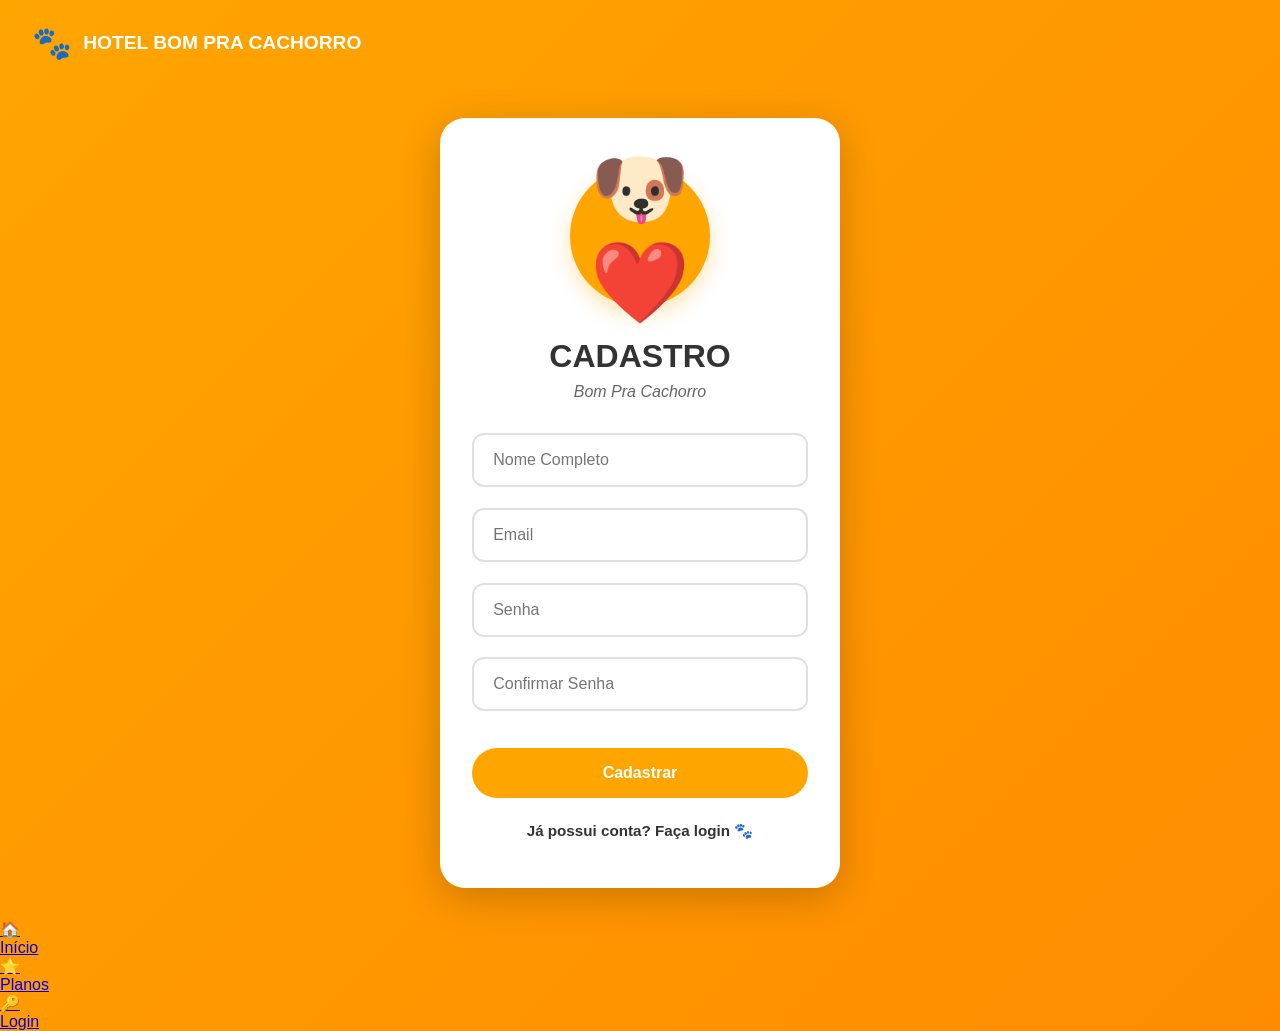
==== cadastro.html @ 2a44af04 "Add files via upload" ====
<!DOCTYPE html>
<html lang="pt-BR">
<head>
  <meta charset="UTF-8">
  <meta name="viewport" content="width=device-width, initial-scale=1.0">
  <title>Cadastro - Hotel Bom Pra Cachorro</title>
  <link rel="stylesheet" href="cadastro.css">
</head>
<body class="login-page">

  <!-- HEADER -->
  <header>
    <a href="index.html" class="logo">
      <span class="logo-icon">🐾</span>
      <span>HOTEL BOM PRA CACHORRO</span>
    </a>
  </header>

  <!-- MAIN -->
  <main>
    <div class="login-container">
      <div class="login-card">

        <!-- LOGO -->
        <div class="login-logo">🐶❤️</div>

        <!-- TÍTULO -->
        <h2>CADASTRO</h2>
        <p class="login-subtitle">Bom Pra Cachorro</p>

        <!-- FORM -->
        <form class="login-form" id="cadastroForm" method="POST" action="cadastro.php">
          <div class="form-group">
            <input type="text" name="nome" placeholder="Nome Completo" required>
          </div>

          <div class="form-group">
            <input type="email" name="email" placeholder="Email" required>
          </div>

          <div class="form-group">
            <input type="password" name="senha" placeholder="Senha" required>
          </div>

          <div class="form-group">
            <input type="password" name="confirmarSenha" placeholder="Confirmar Senha" required>
          </div>

          <button type="submit" class="btn btn-primary btn-login">Cadastrar</button>
        </form>

        <div class="forgot-password">
          <a href="login.html">Já possui conta? Faça login 🐾</a>
        </div>

      </div>
    </div>
  </main>

  <!-- FOOTER -->
  <footer>
    <div class="nav-bar">
      <a href="index.html" class="nav-item">
        <div class="nav-icon">🏠</div>
        <div class="nav-text">Início</div>
      </a>
      <a href="planos.html" class="nav-item">
        <div class="nav-icon">⭐</div>
        <div class="nav-text">Planos</div>
      </a>
      <a href="login.html" class="nav-item">
        <div class="nav-icon">🔑</div>
        <div class="nav-text">Login</div>
      </a>
    </div>
  </footer>

</body>
</html>
---- cadastro.css ----
/* ========================================
   CADASTRO / LOGIN PAGE STYLES
======================================== */

/* RESET */
* {
  margin: 0;
  padding: 0;
  box-sizing: border-box;
}

/* VARIÁVEIS */
:root {
  --primary-orange: #FFA500;
  --orange-dark: #FF8C00;
  --white: #FFFFFF;
  --dark-gray: #333333;
  --light-bg: #F8F3E8;
  --shadow: 0 4px 15px rgba(0,0,0,0.1);
  --transition: all 0.3s ease;
}

/* BODY */
body.login-page {
  font-family: 'Poppins', Arial, sans-serif;
  background: linear-gradient(
    135deg,
    var(--primary-orange) 0%,
    var(--orange-dark) 100%
  );

  min-height: 100vh;
  display: flex;
  flex-direction: column;
}

/* HEADER */
header {
  width: 100%;
  padding: 1.5rem 2rem;
}

/* LOGO */
.logo {
  display: flex;
  align-items: center;
  gap: 0.7rem;
  text-decoration: none;
  color: var(--white);
  font-weight: 800;
  font-size: 1.2rem;
}

/* ÍCONE */
.logo-icon {
  font-size: 2rem;
  animation: float 3s ease-in-out infinite;
}

/* ANIMAÇÃO */
@keyframes float {
  0%, 100% {
    transform: translateY(0);
  }

  50% {
    transform: translateY(-8px);
  }
}

/* MAIN */
main {
  flex: 1;
  display: flex;
  justify-content: center;
  align-items: center;
  padding: 2rem;
}

/* CONTAINER */
.login-container {
  width: 100%;
  display: flex;
  justify-content: center;
  align-items: center;
}

/* CARD */
.login-card {
  background-color: var(--white);
  width: 100%;
  max-width: 400px;
  padding: 3rem 2rem;
  border-radius: 25px;
  box-shadow: 0 10px 40px rgba(0,0,0,0.2);
  text-align: center;
  animation: slideUp 0.6s ease-out;
}

/* ANIMAÇÃO CARD */
@keyframes slideUp {
  from {
    opacity: 0;
    transform: translateY(30px);
  }

  to {
    opacity: 1;
    transform: translateY(0);
  }
}

/* LOGO CENTRAL */
.login-logo {
  width: 140px;
  height: 140px;
  margin: 0 auto 2rem;
  border-radius: 50%;
  background-color: var(--primary-orange);
  display: flex;
  justify-content: center;
  align-items: center;
  font-size: 5rem;
  color: var(--white);
  box-shadow: 0 8px 20px rgba(255,165,0,0.3);
}

/* TÍTULO */
.login-card h2 {
  color: var(--dark-gray);
  font-size: 2rem;
  margin-bottom: 0.5rem;
}

/* SUBTÍTULO */
.login-subtitle {
  color: #666;
  font-style: italic;
  margin-bottom: 2rem;
  font-size: 1rem;
}

/* FORM */
.login-form {
  width: 100%;
}

/* GRUPOS */
.form-group {
  margin-bottom: 1.3rem;
}

/* INPUTS */
.form-group input {
  width: 100%;
  padding: 1rem 1.2rem;
  border-radius: 12px;
  border: 2px solid #e0e0e0;
  font-size: 1rem;
  outline: none;
  transition: var(--transition);
}

/* FOCUS */
.form-group input:focus {
  border-color: var(--primary-orange);
  box-shadow: 0 0 0 3px rgba(255,165,0,0.15);
}

/* BOTÃO */
.btn-login {
  width: 100%;
  padding: 1rem;
  margin-top: 1rem;
  border: none;
  border-radius: 50px;
  background-color: var(--primary-orange);
  color: var(--white);
  font-size: 1rem;
  font-weight: 600;
  cursor: pointer;
  transition: var(--transition);
}

/* HOVER BOTÃO */
.btn-login:hover {
  background-color: var(--orange-dark);
  transform: translateY(-2px);
}

/* ESQUECI SENHA */
.forgot-password {
  margin-top: 1.5rem;
}

/* LINK */
.forgot-password a {
  text-decoration: none;
  color: var(--dark-gray);
  font-size: 0.95rem;
  font-weight: 600;
  transition: var(--transition);
}

/* HOVER LINK */
.forgot-password a:hover {
  color: var(--primary-orange);
}

/* RESPONSIVIDADE */
@media (max-width: 480px) {

  header {
    padding: 1rem;
  }

  .logo {
    justify-content: center;
  }

  main {
    padding: 1rem;
  }

  .login-card {
    padding: 2rem 1.5rem;
  }

  .login-logo {
    width: 110px;
    height: 110px;
    font-size: 4rem;
  }

  .login-card h2 {
    font-size: 1.7rem;
  }
}
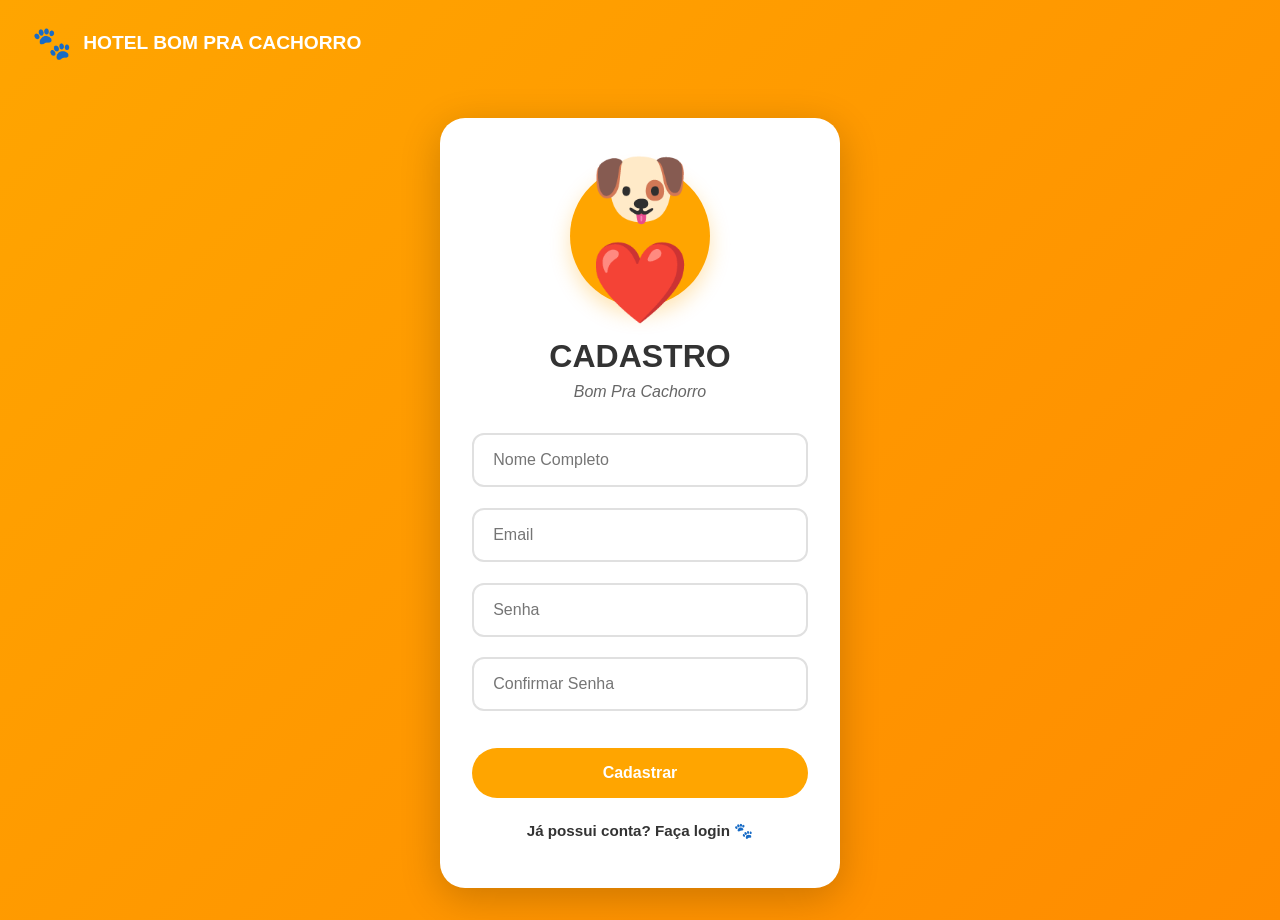
==== commit adf18dc0: "Update cadastro.html" ====
--- a/cadastro.html
+++ b/cadastro.html
@@ -57,23 +57,5 @@
     </div>
   </main>
 
-  <!-- FOOTER -->
-  <footer>
-    <div class="nav-bar">
-      <a href="index.html" class="nav-item">
-        <div class="nav-icon">🏠</div>
-        <div class="nav-text">Início</div>
-      </a>
-      <a href="planos.html" class="nav-item">
-        <div class="nav-icon">⭐</div>
-        <div class="nav-text">Planos</div>
-      </a>
-      <a href="login.html" class="nav-item">
-        <div class="nav-icon">🔑</div>
-        <div class="nav-text">Login</div>
-      </a>
-    </div>
-  </footer>
-
 </body>
-</html>+</html>
